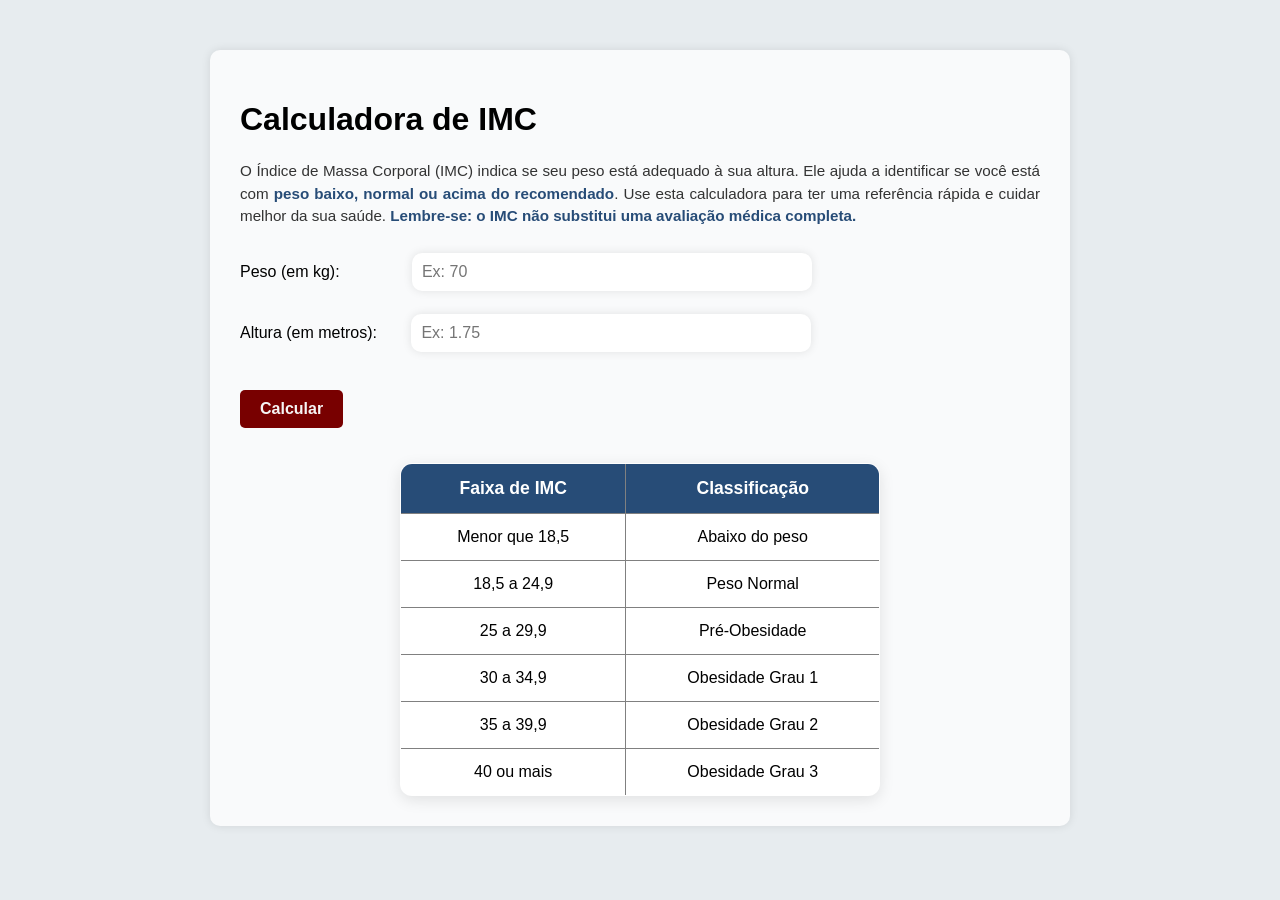
==== index.html @ eb82bd69 "organizando" ====
<!DOCTYPE html>
<html lang="pt-BR">

<head>
    <meta charset="UTF-8">
    <title>Calculadora de IMC</title>
    <link rel="stylesheet" href="../Style/style.css">
</head>

<body>
    <div class="calculadora">
        <h1>Calculadora de IMC</h1>

         <p class="info-imc">
        O Índice de Massa Corporal (IMC) indica se seu peso está adequado à sua altura. 
        Ele ajuda a identificar se você está com <strong>peso baixo, normal ou acima do recomendado</strong>. 
        Use esta calculadora para ter uma referência rápida e cuidar melhor da sua saúde. 
        <strong>Lembre-se: o IMC não substitui uma avaliação médica completa.</strong>
    </p>

        <span>Peso (em kg): </span>
        <input id="peso" type="number" placeholder="Ex: 70">
        <br><br>
        <span>Altura (em metros):</span>
        <input id="altura" type="number" placeholder="Ex: 1.75">

        <br><br>

        <button id="calcular">Calcular</button>
        <div class="tabela-container"></div>
        <table border="1">
            <thead>
                <tr>
                    <th>Faixa de IMC</th>
                    <th>Classificação</th>
                </tr>
            </thead>
            <tbody>
                <tr>
                    <td>Menor que 18,5</td>
                    <td>Abaixo do peso</td>
                </tr>
                <tr>
                    <td>18,5 a 24,9</td>
                    <td>Peso Normal</td>
                </tr>
                <tr>
                    <td>25 a 29,9</td>
                    <td>Pré-Obesidade</td>
                </tr>
                <tr>
                    <td>30 a 34,9</td>
                    <td>Obesidade Grau 1</td>
                </tr>
                <tr>
                    <td>35 a 39,9</td>
                    <td>Obesidade Grau 2</td>
                </tr>
                <tr>
                    <td>40 ou mais</td>
                    <td>Obesidade Grau 3</td>
                </tr>
            </tbody>

        </table>
    </div>



    <p id="resultado"></p>
    </div>
    <script src="../Script/script.js"></script>
</body>

</html>
---- Style/style.css ----
body {
    background-color: #e7ecef;
    margin: 0;
    font-family: Arial, sans-serif;
}


.calculadora {
    max-width: 800px;
    margin: 50px auto;
    background-color: #f9fafb;
    padding: 30px;
    border-radius: 10px;
    box-shadow: 0px 0px 10px rgba(0, 0, 0, 0.1);
}


.calculadora span {
    margin-bottom: 10px;
}

.calculadora input {
    width: 50%;
    padding: 10px;
    margin-top: 5px;
    margin-left: 30px;
    font-size: 16px;
    box-sizing: border-box;
    border-radius: 10px;
    border: 100px;
    box-shadow: 0px 0px 10px rgba(0, 0, 0, 0.1);
}

#peso {
    margin-left: 67.9px;
}

.calculadora button {

    margin-top: 20px;
    font-weight: bold;
    padding: 10px 20px;
    font-size: 16px;
    cursor: pointer;
    background-color: #780000;
    color: rgb(246, 245, 245);
    border: none;
    border-radius: 5px;
    align-items: center;

}

.calculadora button:hover {
    background-color: #8b8c89;
}

#resultado {
    margin-top: 20px;
    font-size: 18px;
    font-weight: bold;
}

table {
    
    margin-left: auto;
    margin-right: auto;
    border-collapse: collapse;
    width: 60%;
    max-width: 600px;
    background-color: white;
    box-shadow: 0 4px 15px rgba(0, 0, 0, 0.1);
    border-radius: 12px;
    overflow: hidden;
    text-align: center;
    margin-top: 10px;

}

.tabela-container {
    display: flex;
    justify-content: center;
    margin-top: 25px;
}

th {
    background-color: #274c77;
    color: white;
    font-size: 1.1em;
}

th,
td {
    padding: 14px 18px;
}

tbody tr:hover {
    background-color: #a3cef1;
    transition: 0.3s;
}

.destaque {
  background-color: #6096ba; 
  color: white;
  font-weight: bold;
  transition: background-color 0.3s ease;
}



.info-imc {
    margin-bottom: 20px;
    color: #333;
    line-height: 1.5;
    font-size: 0.95em;
    text-align: justify;
}
.info-imc strong {
    color: #274c77; 
}
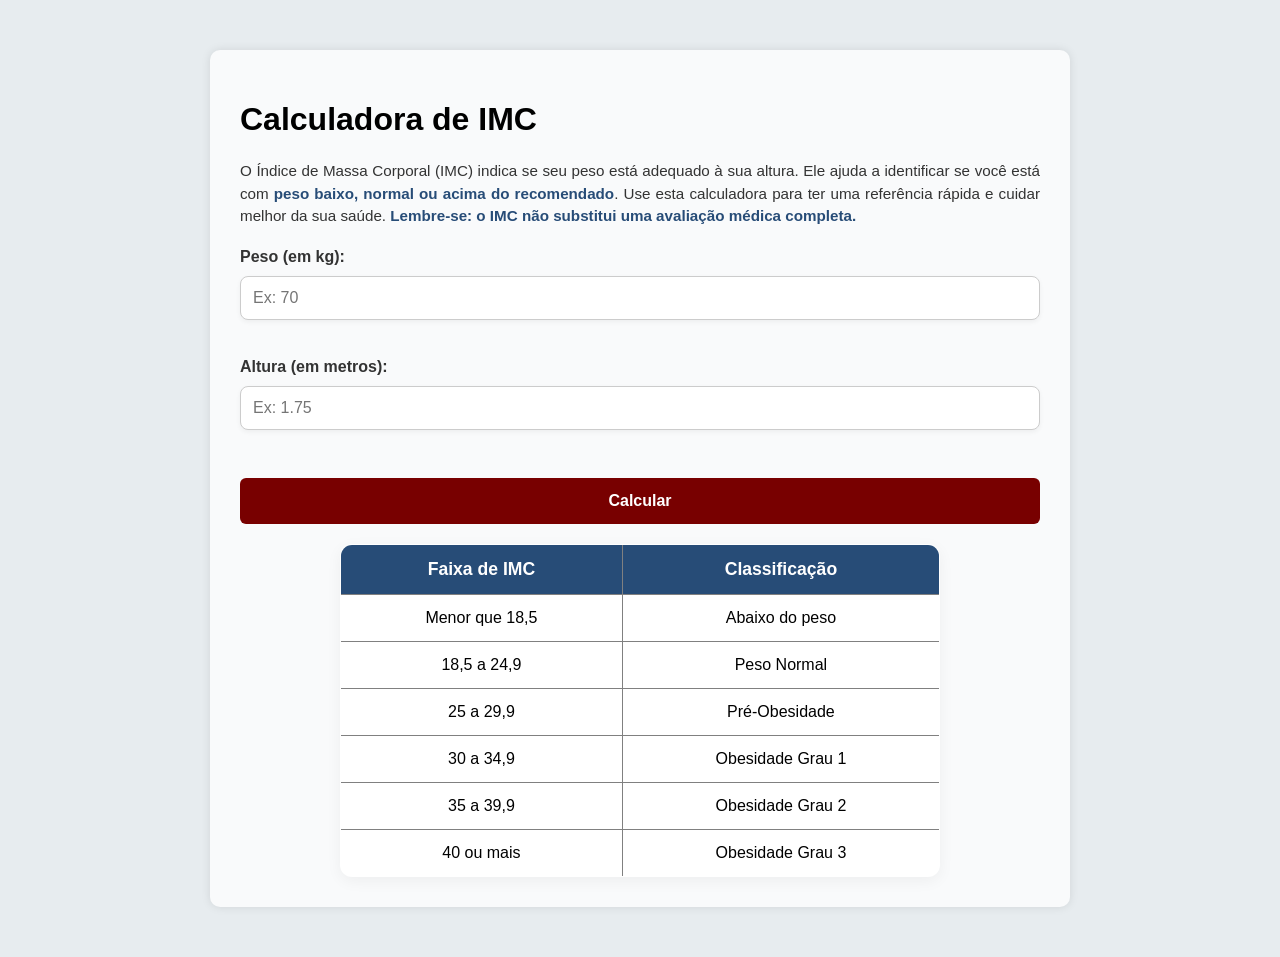
==== commit 4f96377c: "tentando deixar responsivo" ====
--- a/index.html
+++ b/index.html
@@ -3,8 +3,9 @@
 
 <head>
     <meta charset="UTF-8">
+    <meta name="viewport" content="width=device-width, initial-scale=1.0">
     <title>Calculadora de IMC</title>
-    <link rel="stylesheet" href="../Style/style.css">
+    <link rel="stylesheet" href="style.css">
 </head>
 
 <body>
@@ -69,7 +70,7 @@
 
     <p id="resultado"></p>
     </div>
-    <script src="../Script/script.js"></script>
+    <script src="script.js"></script>
 </body>
 
 </html>
--- a/style.css
+++ b/style.css
@@ -0,0 +1,132 @@
+body {
+    background-color: #e7ecef;
+    margin: 0;
+    font-family: Arial, sans-serif;
+}
+
+.calculadora {
+    max-width: 800px;
+    margin: 50px auto;
+    background-color: #f9fafb;
+    padding: 30px;
+    border-radius: 10px;
+    box-shadow: 0px 0px 10px rgba(0, 0, 0, 0.1);
+}
+
+.calculadora span {
+    display: block;
+    margin-bottom: 5px;
+    font-weight: bold;
+    color: #333;
+}
+
+.calculadora input {
+    width: 100%;
+    padding: 12px;
+    margin-top: 5px;
+    margin-bottom: 20px;
+    font-size: 16px;
+    box-sizing: border-box;
+    border-radius: 8px;
+    border: 1px solid #ccc;
+    box-shadow: 0px 2px 5px rgba(0, 0, 0, 0.05);
+}
+
+.calculadora button {
+    width: 100%;
+    margin-top: 10px;
+    font-weight: bold;
+    padding: 14px;
+    font-size: 16px;
+    cursor: pointer;
+    background-color: #780000;
+    color: #fff;
+    border: none;
+    border-radius: 6px;
+    transition: background-color 0.3s ease;
+}
+
+.calculadora button:hover {
+    background-color: #8b8c89;
+}
+
+#resultado {
+    margin-top: 20px;
+    font-size: 18px;
+    font-weight: bold;
+    color: #274c77;
+    text-align: center;
+}
+
+table {
+    margin: 20px auto 0 auto;
+    border-collapse: collapse;
+    width: 100%;
+    max-width: 600px;
+    background-color: white;
+    box-shadow: 0 4px 15px rgba(0, 0, 0, 0.05);
+    border-radius: 12px;
+    overflow: hidden;
+    text-align: center;
+}
+
+th {
+    background-color: #274c77;
+    color: white;
+    font-size: 1.1em;
+}
+
+th, td {
+    padding: 14px 18px;
+}
+
+tbody tr:hover {
+    background-color: #a3cef1;
+    transition: 0.3s;
+}
+
+.destaque {
+    background-color: #6096ba;
+    color: white;
+    font-weight: bold;
+    transition: background-color 0.3s ease;
+}
+
+.info-imc {
+    margin-bottom: 20px;
+    color: #333;
+    line-height: 1.5;
+    font-size: 0.95em;
+    text-align: justify;
+}
+
+.info-imc strong {
+    color: #274c77;
+}
+
+@media (max-width: 600px) {
+    .calculadora {
+        margin: 20px;
+        padding: 20px;
+    }
+
+    .calculadora input,
+    .calculadora button {
+        width: 100%;
+        font-size: 16px;
+    }
+
+    table {
+        width: 100%;
+        font-size: 14px;
+    }
+
+    th, td {
+        padding: 10px;
+    }
+
+    .info-imc {
+        font-size: 0.9em;
+        text-align: left;
+    }
+}
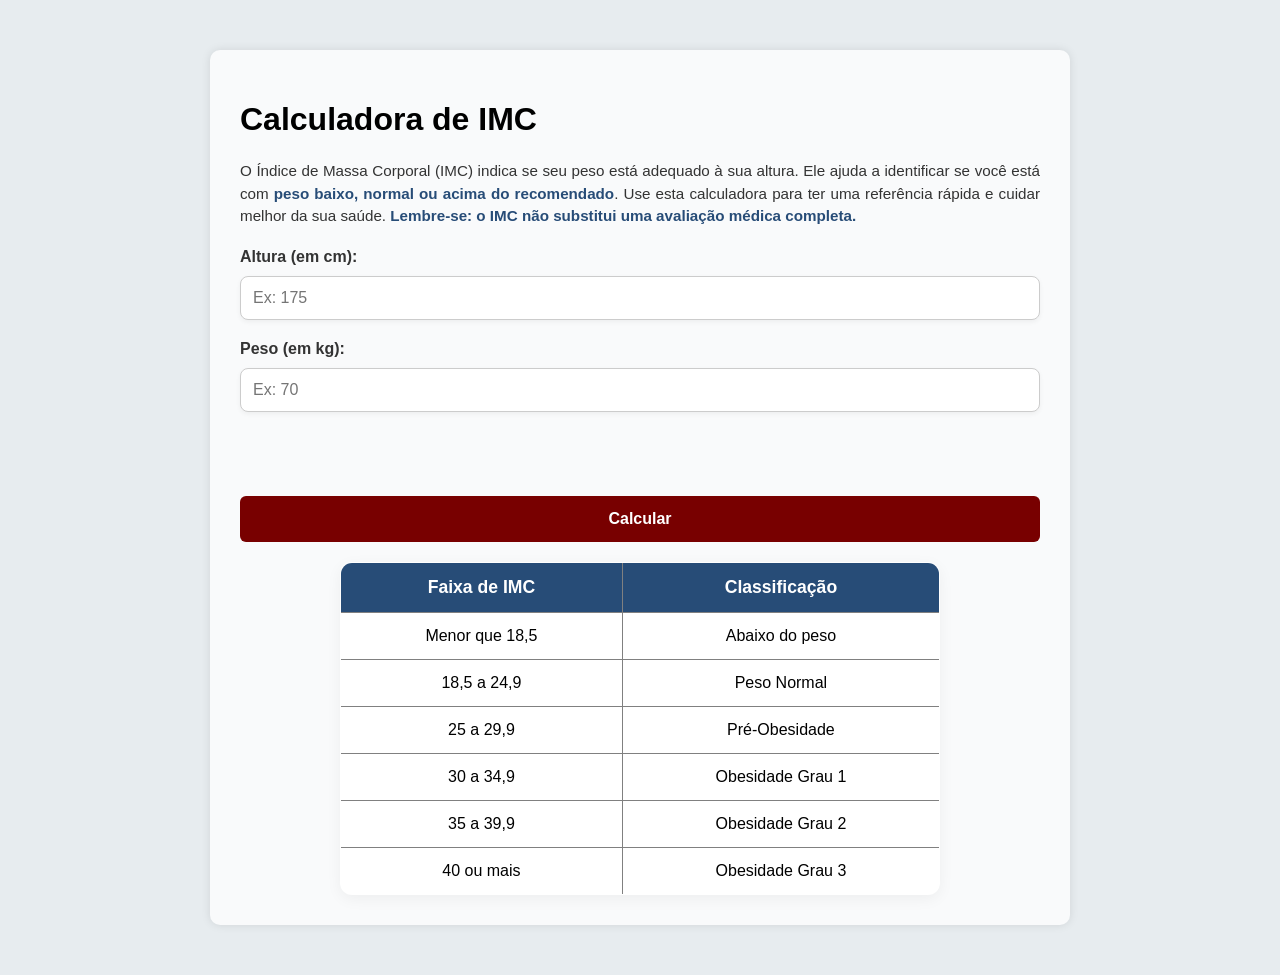
==== commit 716dba46: "add - mudando a altura de m para cm" ====
--- a/index.html
+++ b/index.html
@@ -19,11 +19,11 @@
         <strong>Lembre-se: o IMC não substitui uma avaliação médica completa.</strong>
     </p>
 
+        <span>Altura (em cm):</span>
+        <input id="altura" type="number" placeholder="Ex: 175">
         <span>Peso (em kg): </span>
         <input id="peso" type="number" placeholder="Ex: 70">
         <br><br>
-        <span>Altura (em metros):</span>
-        <input id="altura" type="number" placeholder="Ex: 1.75">
 
         <br><br>
 
